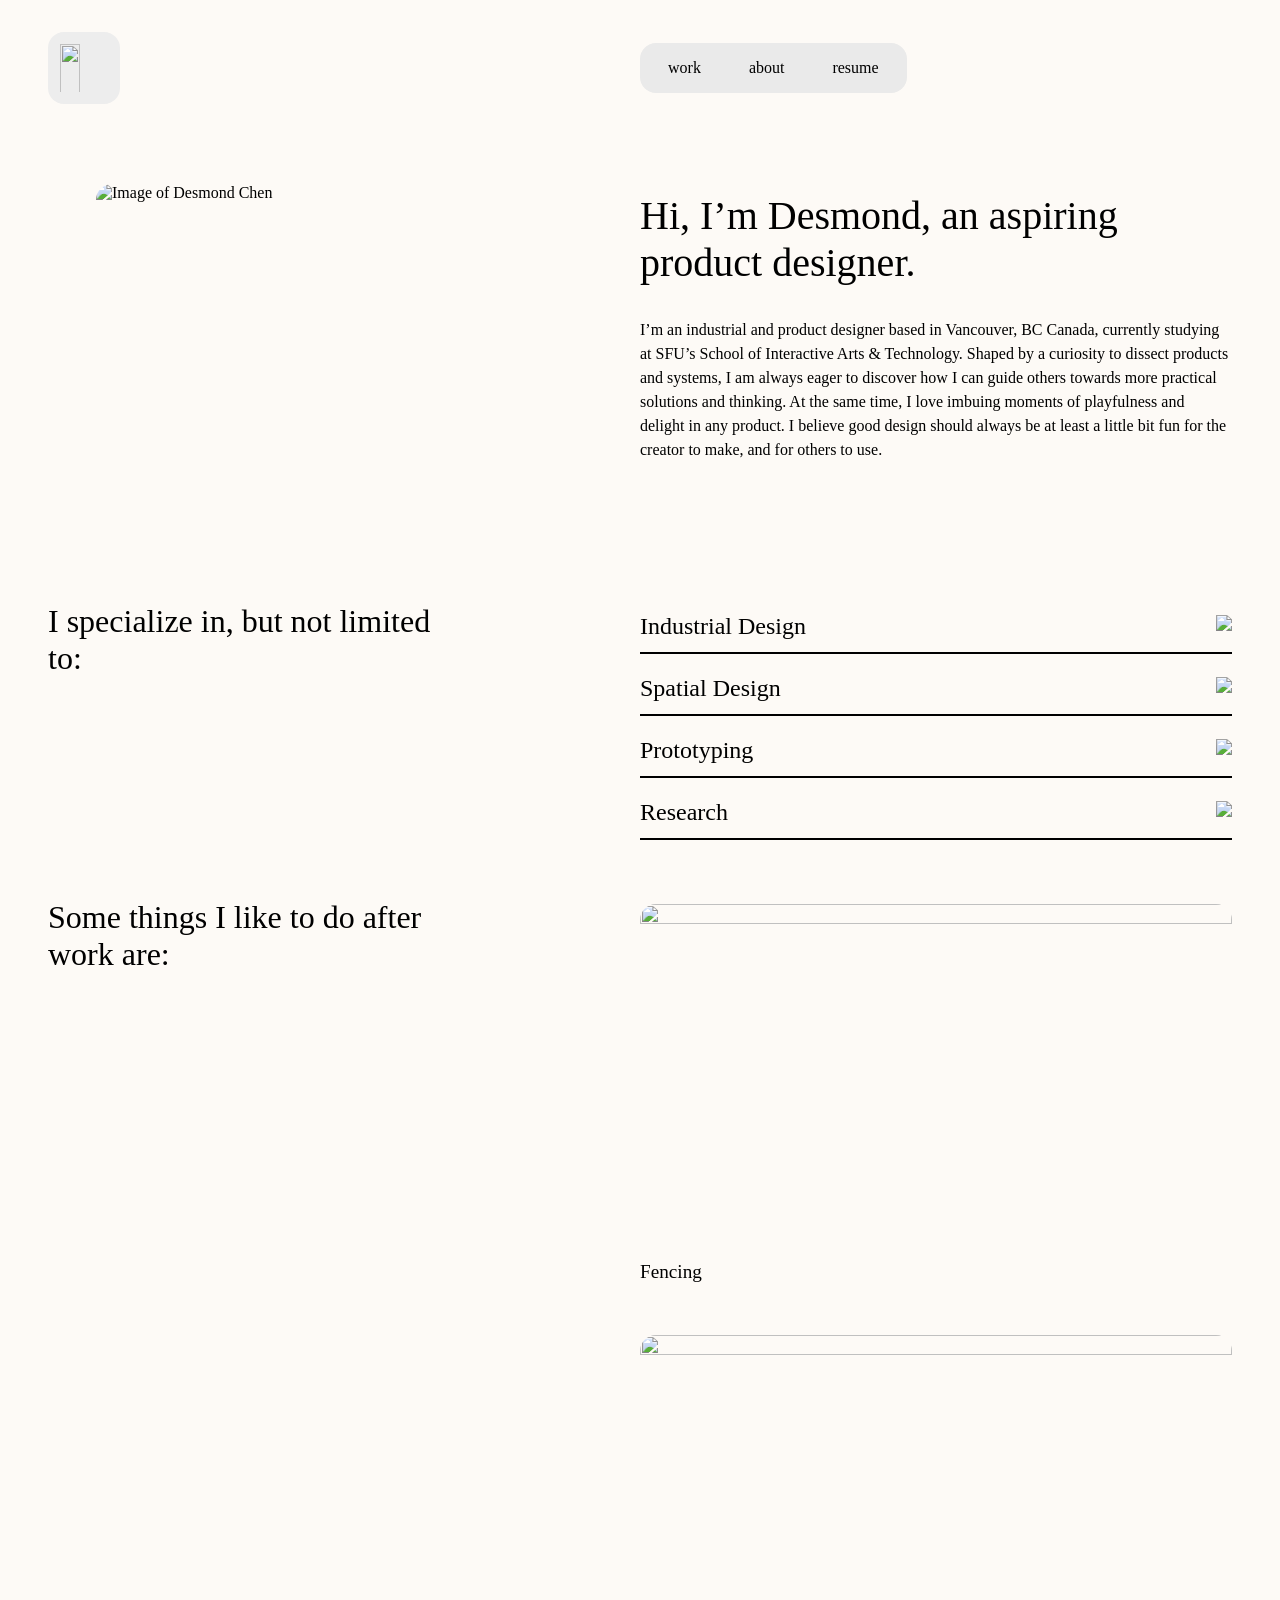
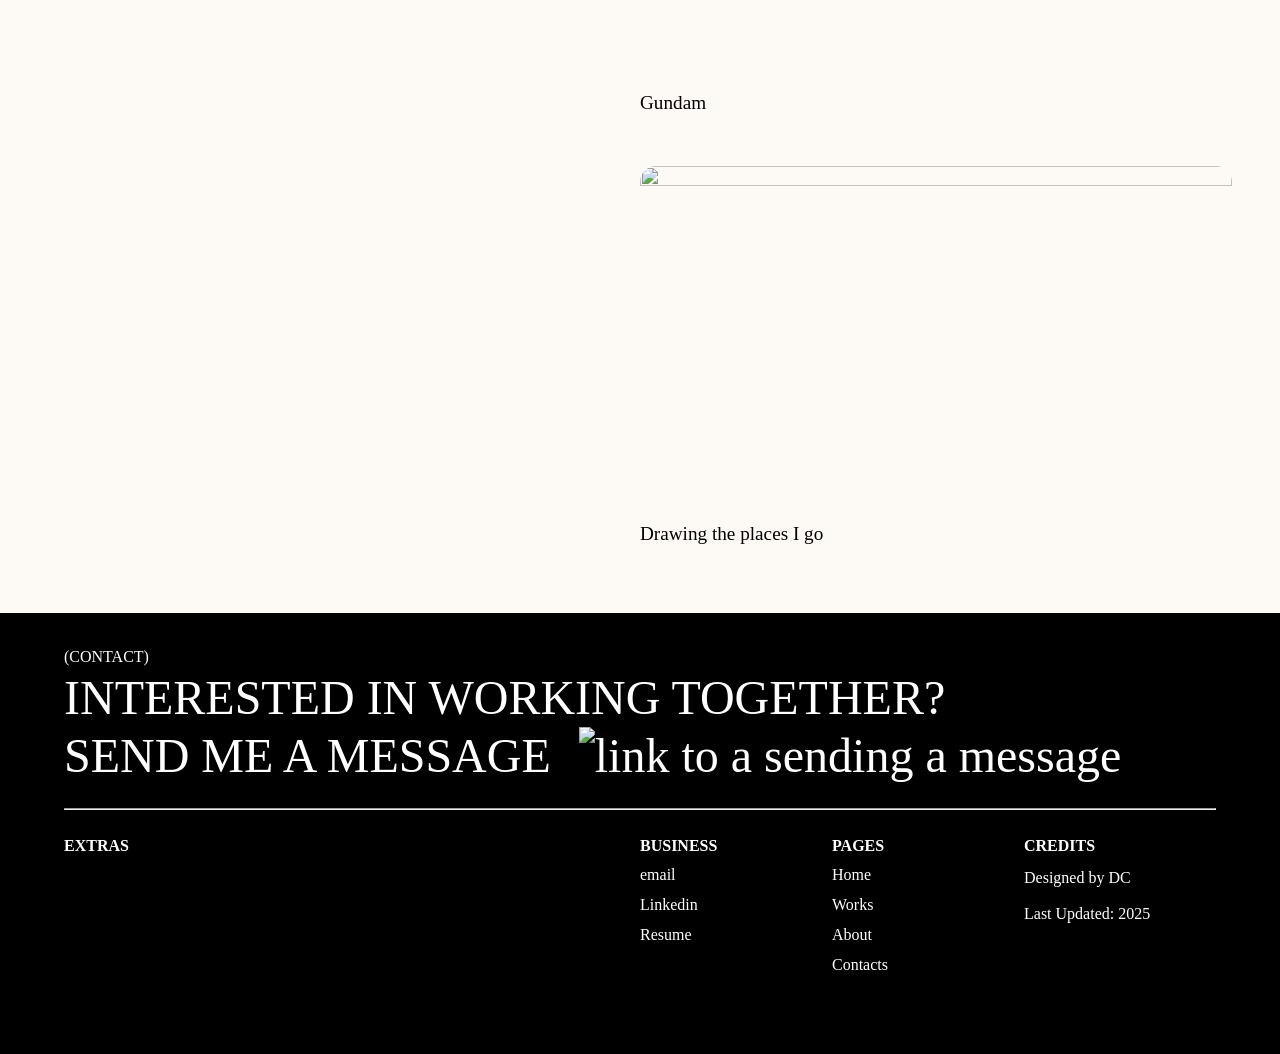
==== About.html @ 78a8fadf "Home page content in" ====
<!DOCTYPE html>
<html lang="en">

<head>
    <meta charset="utf-8">
    <meta name="viewport" content="width=device-width, initial-scale=1">
    <title>Desmond Chen</title>

    <link rel="preconnect" href="https://fonts.googleapis.com">
    <link rel="preconnect" href="https://fonts.gstatic.com" crossorigin>

    <link href="css/main.css" rel="stylesheet">
    <!-- <link rel="icon" type="image/x-icon" href="css/imgs/favicon.svg"> -->
</head>

<body>
    <header>
        <nav class="navbar">
            <a href="./index.html" class="homeIcon">
                <img src="./css/img/icons/homeButton.gif" width="50" height="50">
            </a>

            <div class="navLinks">
                <a href="Work.html">work</a>
                <a href="About.html">about</a>
                <a href="">resume</a>
            </div>

            <button class="Sandwich" aria-label="Sandwich Menu">
                <span></span>
                <span></span>
            </button>
        </nav>
        <div class="mobileLinks">

            <a class="innerLinks" id="NavLinkOne" href="#">
                <p>01</p>
                <p>Works</p>
            </a>
            <a class="innerLinks" href="About.html">
                <p>02</p>
                <p>About</p>
            </a>
            <a class="innerLinks" href="#">
                <p>03</p>
                <p>Resume</p>
            </a>
        </div>

    </header>

    <main>
        <section class="aboutSection">
            <div class="aboutText aboutContentPush">
                <img alt="Image of Desmond Chen" src="css/img/AboutImage.avif" height="600" width="769">
                <div>
                    <h1 class="aboutHeader">Hi, I’m Desmond, an aspiring product designer.</h1>
                    <p class="aboutContent">I’m an industrial and product designer based in Vancouver, BC Canada,
                        currently studying at SFU’s School of Interactive Arts & Technology. Shaped by a curiosity to
                        dissect products and systems, I am always eager to discover how I can guide others towards more
                        practical solutions and thinking. At the same time, I love imbuing moments of playfulness and
                        delight in any product. I believe good design should always be at least a little bit fun for the
                        creator to make, and for others to use.


                    </p>
                </div>
            </div>
        </section>

        <section class="aboutSection">
            <div class="aboutContentPush aboutFlex">
                <h2>I specialize in, but not limited to:</h2>
                <div class = "aboutInterestDiv">
                    <a class = "aboutSkills">
                        <p>Industrial Design</p>
                        <img src="/css/img/icons/Link Arrows.svg" height = "20" weight = "20">
                    </a>
                    <a class = "aboutSkills">
                        <p>Spatial Design</p>
                        <img src="/css/img/icons/Link Arrows.svg" height = "20" weight = "20">
                    </a>
                    <a class = "aboutSkills">
                        <p>Prototyping</p>
                        <img src="/css/img/icons/Link Arrows.svg" height = "20" weight = "20">
                    </a>
                    <a class = "aboutSkills">
                        <p>Research</p>
                        <img src="/css/img/icons/Link Arrows.svg" height = "20" weight = "20">
                    </a>
                </div>
            </div>
        </section>
        <section class="aboutSection">
            <div class="aboutContentPush aboutFlex">
                <h2>Some things I like to do after work are:</h2>
                <div class = "aboutInterestDiv">
                    <div class = "hobbyDiv">
                        <img src = "/css/img/Fencing.avif" height = "1059" width = "1770">
                        <p>Fencing</p>
                    </div>
                    <div class = "hobbyDiv">
                        <img src = "css/img/Gundam.avif" height = "1059" width = "1770">
                        <p>Gundam</p>
                    </div>
                    <div class = "hobbyDiv">
                        <img src="/css/img/Drawing.avif" height = "1059" width = "1770">
                        <p>Drawing the places I go</p>
                    </div>
                </div>
            </div>

        </section>



    </main>

    <footer>
        <div class = "footerContact">
            <p >(CONTACT)</p>
            <p class = "footerContactHeader">INTERESTED IN WORKING TOGETHER?</p> 
            <a href = "" class = "footerContactLink">SEND ME A MESSAGE <img class = "footerArrow" alt = "link to a sending a message" src = "css/img/icons/LargeArrow.svg" height="40" width ="40"></a>
            <hr>
        </div>
        <!-- Insert Arrow -->
        
        <div class="footerGrid"> <!--Insert 7 by grid-->
            <p class="footerTitles">EXTRAS</p>
            <div class="contacts">
                <p class="footerTitles">BUSINESS</p>
                <div class="footerFlex">
                    <a>email</a>
                    <a>Linkedin</a>
                    <a>Resume</a>
                </div>
            </div>
            <div>
                <p class="footerTitles">PAGES</p>
                <div class="footerFlex">
                    <a>Home</a>
                    <a>Works</a>
                    <a>About</a>
                    <a>Contacts</a>
                </div>
            </div>
            <div>
                <p class="footerTitles">CREDITS</p>
                <div class="footerFlex">
                    <p>Designed by DC</p>
                    <p>Last Updated: 2025</p>
                </div>
            </div>
        </div>
    </footer>

</body>

</html>
---- css/main.css ----
@font-face {
    font-family: "Aeonik";
    src: url("fonts/Aeonik-Regular.woff") format("woff"), url("fonts/Aeonik-Regular.woff2") format("woff2");
    font-style: normal;
    font-weight: 400;
    font-display: swap;
}

@font-face {
    font-family: "Aeonik";
    src: url("fonts/Aeonik-Medium.woff") format("woff"), url("fonts/Aeonik-Medium.woff2") format("woff2");
    font-style: normal;
    font-weight: 500;
    font-display: swap;
}

@font-face {
    font-family: "Aeonik";
    src: url("fonts/Aeonik-Bold.woff") format("woff"), url("fonts/Aeonik-Bold.woff2") format("woff2");
    font-style: normal;
    font-weight: 700;
    font-display: swap;
}

@font-face {
    font-family: "Aeonik";
    src: url("fonts/Aeonik-MediumItalic.woff") format("woff"), url("fonts/Aeonik-MediumItalic.woff2") format("woff2");
    font-style: italic;
    font-weight: 500;
    font-display: swap;
}

@font-face {
    font-family: "Aeonik";
    src: url("fonts/Aeonik-Light.woff") format("woff"), url("fonts/Aeonik-Light.woff2") format("woff2");
    font-style: normal;
    font-weight: 300;
    font-display: swap;
}

@font-face {
    font-family: "Aeonik";
    src: url("fonts/Aeonik-LightItalic.woff") format("woff"), url("fonts/Aeonik-LightItalic.woff2") format("woff2");
    font-style: italic;
    font-weight: 300;
    font-display: swap;
}

@font-face {
    font-family: "Aeonik";
    src: url("fonts/Aeonik-BoldItalic.woff") format("woff"), url("fonts/Aeonik-BoldItalic.woff2") format("woff2");
    font-style: italic;
    font-weight: 700;
    font-display: swap;
}

@font-face {
    font-family: "Aeonik";
    src: url("fonts/Aeonik-RegularItalic.woff") format("woff"), url("fonts/Aeonik-RegularItalic.woff2") format("woff2");
    font-style: italic;
    font-weight: 400;
    font-display: swap;
}

@font-face {
    font-family: 'Berka';
    src: url('fonts/Berka-Light.woff2') format('woff2'),
        url('fonts/Berka-Light.woff') format('woff');
    font-weight: 300;
    font-style: normal;
    font-display: swap;
}


* {
    box-sizing: border-box;

}

body {
    margin: 0;
    padding: 0;
    background-color: #FDFAF6;
}

.homeSection,
.aboutSection {
    margin-left: 3rem;
    margin-right: 3rem;
    border-width: 2px;
    padding-bottom: 2rem;
    margin-bottom: 0;
}

#antiPadding {
    padding-bottom: 0;
}

p {
    font-family: "Aeonik";
    font-size: 1rem;
    margin: 0;
    padding: 0;
    line-height: 1.5;
}

h1 {
    font-family: "Aeonik";
    font-size: 3rem;
}

h2 {
    font-family: "Aeonik";
    font-size: 2rem;
    font-weight: 400;
}

h3 {
    font-family: "Aeonik";
    padding-top: 0;
    margin-top: 0;
}

figure {
    padding: 0;
    margin: 0;
}

figcaption {
    font-family: "Aeonik";
    line-height: 1.5;
    font-size: 1rem;
}



.navbar {
    padding-right: 3rem;
    padding-left: 3rem;
    padding-top: 2rem;
    padding-bottom: 2rem;
    display: grid;
    align-items: center;
    grid-template-columns: 1fr 1fr;
    
    border-width: 2px;
}

.navbar.active {
    background-color: black;
}

.navbar.active a{
    color: white;
}



.mobileLinks {
    display: none;
    flex-direction: column;
    background-color: white;
    padding: 1.5rem 2rem;
    gap: 1.5rem;
    border-bottom: 2px solid black;
}

.mobileLinks a{
    margin-left: 1rem;
    margin-right: 2rem;
    display: flex;
    text-decoration: none;
    color: white;
    border-style: none none solid none;
    padding-bottom: 1rem;
}

.mobileLinks p:nth-child(2){
    margin-left: auto;
    font-size: 2.5rem;
    line-height: 1;
}

.mobileLinks.active {
    display: flex;
    background-color: black;
    border-style: none none solid none;
    border-color: white;
}


.homeIcon {
    text-decoration: none;
    color: black;
    background-color: #EDEDED;
    padding: 0.75rem;
    border-radius: 1rem;
    width: fit-content;
    height: fit-content;
}

.homeIcon img{
    width: auto;
    max-height: 3rem;
    display: block;
}

.titleName {
    font-weight: 500;
    font-size: 2rem;
    border-style: none solid none none;
    border-width: 2px;
    padding-right: 1rem
}

.subTitle {
    font-weight: 400;
}

.navLinks {
    background-color: #EAEAEA;
    font-family: "Aeonik";
    display: flex;
    gap: 3rem;
    width:fit-content;
    padding: 1rem 1.75rem;
    border-radius: 1rem;
}

.navLinks a {
    text-decoration: none;
    color: black;
    
}

.Sandwich {
    margin-top: 0.5rem;
    border: none;
    background-color: white;
    display: none;
    position: relative;
    height: 1.5rem;
    width: 2rem;
    margin-left: auto;
    margin-right: 1.25rem;
    cursor: pointer;
}
 
.Sandwich.active{
    background-color: black;
}

.Sandwich span {
    height: 0.25rem;
    width: 100%;
    background-color: #3A3939;
    border-radius: 1rem;
    position: absolute;
    top: 50%;
    left: 50%;
    /*https://www.w3schools.com/cssref/css3_pr_transform.php for transform property*/
    transform: translate(-50%, -50%);
    transition: transform .5s ease;
}

.Sandwich span:nth-child(1) {
    top: 25%;
}


.Sandwich span:nth-child(2) {
    top: 100%;
}


.homeHeader {
    display: grid;
    grid-template-columns: 1fr 1fr;
    border-style: none none solid none;
    border-width: 2px;
}

.homeHeader h1 {
    font-family: "Aeonik";
    color: black;
    font-weight: 400;
    font-size: 3.75rem;
    padding-bottom: 0.25rem;
    margin: 0rem;
}

.subInfoText{
    font-size: 1rem;
    font-family: "Berka";
}

.subInfoGrid{
    margin-top: 0.5rem;
    display: grid;
    grid-template-columns: 1fr 1fr;
}

.subInfoSplit{
    display: grid;
    grid-template-columns: 1fr 1fr 1fr;
}

.subInfoSplit p:nth-child(2){
    text-align: center;
}

.subInfoSplit p:nth-child(3){
    text-align: right;
}

.CTAContainer{
    margin-top: 2rem;
    background-color: #0E5935;
    height: 55vh;
    border-radius: 2rem;
}

.CTAGrid{
    display: grid;
    grid-template-columns: 1fr 1fr;
    height: 100%;
}

.CTAInfo{
    color: #FDFAF6;
    position:relative;
}

.CTAIndust, .CTABased{
    font-size: 1.25rem;
    position: absolute;
}

.CTAIndust{
    top: 8%;
}

.CTABased{
    bottom: 8%;
}

.CTABig{
    position: absolute;
    top: 50%;
    transform: translateY(-100%);
    height: fit-content;
}

.CTABig p{
    font-size: 3.25rem;
    font-weight: 400;
    line-height: 120%;
    
}

#swapText{
    font-style: italic;
    display: inline-block;
}

#gravity-container {
  position: relative;
  width: 100%;
  height: 100%;
}

.featureHeader {
    margin-bottom: 4rem;
    padding-bottom: 0.75rem;
    margin-top: 4rem;
    font-size: 1.5rem;
    border-bottom: 2px solid black;
}

.featureGrid{
    display: grid;
    grid-template-columns: 1fr 1fr;
    gap: 2rem;
    margin-top: 2rem;
}


#featureBishop, #featureKing, #featureKnight, #featurePawn{
    position: absolute;
    transform: translateY(-100%);
    scale: 0.49;
}

#featureBishop{
    top: 35%;
    right: 7%;
}

#featureKnight{
    top: 45%;
    right: 17%;
}

#featureKing{
    top: 80%;
    right: -1%;
}

#featurePawn{
    right: -13%;
    top: 50%;
}

#dubanFeature{
    background-color:#EEE9E2;
}

#albertFeature{
    background-color:#D5D7D9;
}

#finalTransmissionFeature{
    background-color: #070707;
    color: white;
}

#albertFeature, #finalTransmissionFeature{
    min-height: 36rem;
}

.featureProject{
    display: block;
    position: relative;
    text-decoration: none;
    color:black;
    padding: 4rem 3.5rem;
    border-radius: 2rem;
    width: 100%;
    overflow: hidden;
}

.titleFeature{
    font-size: 2.75rem;
    font-weight: 400;
    margin: 0;
}

#albertFeatureImg{
    position: absolute;
    left: -2rem;
    bottom: 5rem;
    scale: 1.25;
    transform: rotate(-10deg);
}

#finalFeatureImg{
    position: absolute;
    z-index: 0;
    left:1.25rem;
    bottom: -3rem;
    scale: 1.15;
}

.featureKeywordFlex{
    display: flex;
    gap: 1rem;
    margin: 1.5rem 0;
    
}

.featureKeywordFlex p{
    background-color: #DCD9D4;
    width: fit-content;
    padding: 0.75rem;
    border-radius: 0.75rem;
    
}

#albertKeyword p{
    background-color:#C7C9CC;
}

#finalTransKeyword p{
    background-color: #464545;
}

.featureText{
    font-size: 1.75rem;
    max-width: 30rem;
    z-index: 2;
}

.featureProject img {
    max-width: 100%;
    object-fit: cover;
    height: auto;

}

.titleFeature,
.featureKeywordFlex,
.featureText{
    position: relative;
    z-index: 2;
}

hr {
    stroke-width: 1px;
}

footer {
    background-color: black;
    color: white;
    padding-bottom: 5rem;
}

.footerContact {
    padding-top: 2rem;
    padding-bottom: 1rem;
    margin-left: 4rem;
    margin-right: 4rem;
}

.footerContactHeader,
.footerContactLink {
    font-size: 3rem;
    padding: 0;
    line-height: 1.2;
    color: white;
    text-decoration: none;
    margin: 0;
}

.footerContactLink {
    display: block;
    padding-bottom: 1rem;
}

.footerArrow {
    margin-left: 1rem;
    width: 2.25rem;
    height: 2.25rem;
}


.footerGrid {
    display: grid;
    grid-template-columns: 1fr 1fr 1fr 1fr 1fr 1fr;
    grid-template-rows: 1fr;
    color: white;
    margin-left: 4rem;
    margin-right: 4rem;
}

.contacts {
    grid-column-start: 4;
}

.footerTitles {
    margin-bottom: 0.5rem;
    font-weight: 700;
}

.footerFlex {
    display: flex;
    flex-direction: column;
    gap: 0.75rem;
}

.footerFlex p {
    margin: 0;
    padding: 0;
}

/* about Section */


.aboutText {

    margin-top: 3rem;
    margin-bottom: 3rem;
    display: grid;
    grid-template-columns: 1fr 1fr;
    
}

.aboutText img {
    margin-left: 3rem;
    margin-right: 3rem;
    max-width: 25rem;
    height: auto;
    object-fit: contain;
    flex-shrink: 0;
    border-radius: 1rem;

}

.aboutText div {
    min-width: 20rem;
    flex: 1;
}

.aboutHeader {
    margin-bottom: 2rem;
    margin-top: 0.5rem;
    font-weight: 400;
    font-size: 2.5rem;

}

.aboutFlex {
    display: grid;
    grid-template-columns: 1fr 1fr;
    
}

.aboutFlex h2 {
    max-width: 25rem;
    flex-shrink: 1;
}

.aboutSkills {
    width: 100%;
    display: flex;
    align-items: center;
    border-style: none none solid none;
    border-width: 2px;

    padding-bottom: 0.5rem;
    color: black;
    text-decoration: none;
}

.aboutSkills p {
    font-size: 1.5rem;
}

.aboutSkills img {
    display: block;
    margin-left: auto;
    height: 60%;
    width: auto;
}

.aboutInterestDiv {
    display: flex;
    flex-direction: column;
    gap: 1rem;
    min-width: 20rem;
    margin-top: 2rem;
    flex: 1;
}

.hobbyDiv {
    margin-bottom: 2rem;
}

.hobbyDiv p {
    font-size: 1.2rem;
}

.hobbyDiv img {
    border-radius: 1rem;
    width: 100%;
    height: auto;
}

.aboutContent {
    line-height: 1.5;
}

/* Case Study */

.caseContainer {
    position: relative;
}

.caseContainer img {
    width: 100%;
    height: 45rem;
    object-fit: cover;
    display: block;
}

.caseTitle {

    color: white;
    position: absolute;
    bottom: 3rem;
    left: 4rem;

}

.caseTitle h1 {
    font-weight: 400;
    font-size: 5rem;
    margin: 0;
    padding: 0;
}

.caseTitle p {
    font-weight: 300;
    font-size: 2rem;
    max-width: 35rem;
    font-style: italic;
    margin: 0;
    padding: 0;
}

.projectSection {
    padding-left: 5rem;
    padding-right: 5rem;
    padding-bottom: 3rem;
}

.grayBG {
    background-color: #221f1b;
    color: white;
}

.lightGrayBG {
    background-color: #FAFAFA;
    padding: 3rem;
    border-radius: 1.5rem;
    margin-bottom: 2rem;
}

.descriptionSubhead {
    margin: 0;
    padding: 0;
    padding-top: 3rem;

}

.descriptionRoles {
    display: grid;
    grid-template-columns: 1fr 1fr 1fr 1fr;

}

.descriptionHeader {
    margin-top: 0.75rem;
    font-size: 1.5rem;
    margin-bottom: 0;
    font-weight: 700;
}

.descriptionParagraph {
    padding-top: 2rem;
    padding-bottom: 2rem;
    font-weight: 300;
    line-height: 1.5;
}

.descriptionHeader,
.descriptionParagraph,
.descriptionRoles {
    max-width: 56rem;
}

.roleTitles {
    font-weight: 700;
    font-size: 1.2rem;
    margin-top: 1rem;
    margin-bottom: 0;

}

.explainationHeading {
    font-family: "Aeonik";
    font-size: 1.8rem;
    font-weight: 400;
    line-height: 1.5;
    margin-top: 1rem;
    margin-bottom: 2rem;
}

.albertResearchFlex {
    display: flex;
    gap: 3rem;
    margin-top: 4rem;
    margin-bottom: 3rem;
}


.albertTassen {
    width: 100%;
    height: auto;
}

.shrink {
    max-width: 56rem;
}

.heatingGrid {
    display: grid;
    grid-template-columns: 1fr 1fr 2fr;
    gap: 2rem;
}

.heatHeading {
    font-weight: 700;
    font-size: 1.15rem;
}

.heatTesters {
    margin-top: 1.5rem;
    margin-bottom: 1.5rem;
    width: 100%;
    height: auto;
    max-height: 25rem;
    max-width: 100%;
    object-fit: contain;

}

.connectionFlex {
    display: flex;
    gap: 3rem;
    padding: 2rem;
    align-items: center;
}

.connectionImage {
    width: 50%;
    height: auto;
}

.circleList {
    font-family: "Aeonik";
    font-weight: 700;
    font-size: 1.1rem;
    list-style: none;
    counter-reset: Counter;
    display: grid;
    grid-template-columns: 1fr 1fr;
    grid-template-rows: 1fr 1fr;
    gap: 2rem;
    margin-bottom: 2rem;
    padding: 0;
}

.circleList li {
    counter-increment: Counter;
    font-weight: 500;
    display: flex;
    align-items: center;


}

.circleList li::before {
    content: counter(Counter);
    margin-right: 0.5rem;
    background: #00BFFF;
    color: white;
    width: 2rem;
    height: 2rem;
    border-radius: 1rem;
    display: inline-grid;
    place-items: center;
    line-height: 2rem;
    flex-shrink: 0;
}

.sheathPattern {
    display: block;
    margin-top: 2rem;
    margin-bottom: 2rem;
    margin-left: auto;
    margin-right: auto;
    width: 95%;
    height: auto;
}

.errorList {
    font-family: "Aeonik";
    font-weight: 400;
    font-size: 1rem;
    list-style: none;
    counter-reset: Count;
    display: flex;
    flex-direction: column;
    gap: 1rem;
    padding: 0;
}

.errorList li {
    counter-increment: Count;
    font-style: italic;
    font-weight: 400;
    display: flex;
    align-items: center;

}

.errorList li::before {
    content: counter(Count);
    width: 3rem;
    display: inline-block;
    margin-right: 1rem;
    border-right: 2px solid black;
    padding-right: 1.5rem;
    line-height: 1;
    font-size: 3rem;
}

.errorFlex {
    padding: 2rem;
    padding-top: 1rem;
    display: flex;
    gap: 3rem;
    padding-bottom: 4rem;
}

.errorFlex img {
    width: 60%;
    height: auto;
}

.prefabFlex {
    position: relative;
    display: flex;
    gap: 3rem;
}

.prefabFig {
    margin-left: auto;
    margin-right: 2rem;
    max-width: 35rem;
}

.prefabFig img {
    width: 100%;
    height: auto;
}

.prefabDiff {
    margin-top: 7rem;
}

.pointHeader {
    font-size: 1.5rem;
    font-family: "Aeonik";
    font-weight: 400;
}

.pointList {
    list-style: none;
    padding-left: 2.5rem;
}

.pointList li {
    position: relative;
    font-family: "Aeonik";
    font-weight: 400;
    line-height: 1.4;
    margin-bottom: 2rem;
    padding-left: 2.4rem;
}

.pointList li::before {
    content: "";
    position: absolute;
    left: 0;
    top: 0.2rem;
    width: 1.25rem;
    height: 1.25rem;
    background-color: #00BFFF;
    border-radius: 50%;
}

.assemblyFlex {
    display: grid;
    grid-template-columns: 1fr 1fr 1fr;
    gap: 3rem;
    align-items: end;
    justify-items: center;
}

.assemblyCont img {
    display: block;
    width: 80%;
    height: auto;
    margin-left: auto;
    margin-right: auto;
}

.assemblyCont p {
    text-align: center;
}

.finalHeaderPadding {
    padding-top: 3rem;
}

.finalAlbertGrid {
    width: 100%;
    display: grid;
    grid-template-columns: 1fr 1fr 1fr;
    grid-template-rows: auto;
    gap: 2rem;
}

.finalAlbertGrid img {
    width: 100%;
    height: auto;
    display: block;
    object-fit: cover;
}

/* https://www.w3schools.com/cssref/pr_grid-column.php */
.longFinalAlbert {
    grid-column: 1/4;
}

@media(width < 74rem) {
    .errorFlex {
        flex-direction: column;
    }

    .errorFlex img {
        width: 100%;
        height: auto;
        order: 1;
    }

    .errorList {
        order: 2;
    }

    .prefabFlex {
        gap: 1rem;
        flex-direction: column;
    }

    .prefabFig {
        margin-left: 0;
        margin-right: 0;
        max-width: none;
    }

    .prefabDiff {
        margin-top: 0rem;
    }

    .shrink {
        max-width: none;
    }
}

@media(width < 66.25rem) {
    .projectSection {
        padding-left: 3rem;
        padding-right: 3rem;
        padding-bottom: 2rem;
    }

    .homeSection {
        margin-left: 0;
        margin-right: 0;
    }

    .aboutText {
       
        margin-top: 2rem;
        margin-bottom: 0rem;
        gap: 1rem;
        grid-template-columns: 1fr;
        grid-template-rows: 1fr 1fr;
    }

    .aboutText img {
        margin: 0;
        width: 100%;
        max-width: 25rem;
        height: auto;
        object-fit: contain;
        flex-shrink: 1;
    }

    .aboutText div {
        min-width: 0;
        flex: 1;
    }

    .aboutHeader {
        margin-bottom: 2rem;
        margin-top: 0rem;
        font-weight: 400;
        font-size: 2.5rem;

    }

    .aboutFlex {
        flex-direction: column;
        gap: 1rem;
    }

    .aboutFlex h2 {
        max-width: none;
    }

    .aboutInterestDiv {
        margin-top: 0rem;
        min-width: 0;
    }

    .lightGrayBG {
        padding: 2rem;
    }

    .assemblyFlex {
        display: flex;
        flex-direction: column;
        gap: 4rem;
        align-items: baseline;
        justify-items: baseline;

    }

    .assemblyCont {
        display: flex;
    }

    .assemblyCont img {
        width: 40%;
        height: auto;
        margin-left: 0;
        margin-right: 0;
        object-fit: cover;
    }

    .assemblyCont p {
        margin: 2rem;
        text-align: left;
        width: 50%;
    }

    .heatingGrid {
        display: flex;
        flex-direction: column;
        gap: 2rem;
    }

    .heatP {
        text-align: center;
    }
}

@media(width < 55rem) {
    .titleName {
        font-weight: 500;
        font-size: 1.5rem;
        border-style: none solid none none;
        border-width: 2px;
        padding-right: 1rem
    }

    .subTitle {
        font-size: 0.75rem;
        font-weight: 400;
    }

    .Sandwich {
        display: block;
        margin-bottom: auto;
    }

    .navLinks {
        display: none;
    }

    .Sandwich.active span:nth-child(1) {
        background-color: white;
        top: 50%;
        transform: translate(-50%, -50%) rotate(45deg);
    }

    .Sandwich.active span:nth-child(2) {
        background-color: white;
        top: 50%;
        transform: translate(-50%, -50%) rotate(-45deg);
    }


}

@media(width < 50rem) {
    .descriptionRoles {
        display: grid;
        grid-template-columns: 1fr 1fr;

    }

    .albertResearchFlex {
        flex-direction: column;
        gap: 2rem;
        margin-top: 3rem;
        margin-bottom: 2rem;
    }


    .connectionFlex {
        flex-direction: column;
        gap: 2rem;
        padding: 1rem;
    }

    .connectionImage {
        width: 100%;
    }

    .lightGrayBG {
        padding: 1rem;
    }

    .circleList {
        grid-template-columns: 1fr;

    }

    .finalAlbertGrid {
        width: 100%;
        display: grid;
        grid-template-columns: 1fr 1fr 1fr;
        grid-template-rows: auto;
        gap: 1rem;
    }

    .footerGrid {
        display: grid;
        grid-template-columns: 1fr 1fr 1fr 1fr 1fr;
        grid-template-rows: 1fr;
        margin-left: 2rem;
        margin-right: 2rem;
    }

    .contacts {
        grid-column-start: 3;
    }

    .footerContact {
        margin-left: 2rem;
        margin-right: 2rem;
    }
}

@media(width<45rem) {
    .featureContent {
        margin-left: 2rem;
        margin-right: 2rem;
        margin-bottom: 2rem;
    }
}

@media(width<40rem) {
    .titleName {
        border-style: none none none none;

    }

    .subTitle {
        display: none;
    }

    .featureContent h3 {
        font-size: 1.25rem;
        margin-bottom: 0.5rem;
    }

    .projectDetails {
        flex-direction: column;
    }

    .projectType {
        margin-left: 0;
    }

    .featureContent {

        margin-left: 1rem;
        margin-right: 1rem;
        margin-bottom: 1rem;

    }
}

@media(width < 30rem) {

    .footerGrid {
        display: flex;
        flex-direction: column;
        gap: 2rem;
        margin-left: 2rem;
        margin-right: 2rem;
    }


    .descriptionRoles {
        display: grid;
        grid-template-columns: 1fr;

    }

    .projectSection {
        padding-left: 2rem;
        padding-right: 2rem;
    }

    .caseTitle {

        color: white;
        position: absolute;
        bottom: 2rem;
        left: 2rem;

    }

    .assemblyCont {
        flex-direction: column;
    }

    .assemblyCont img {
        width: 100%;
        height: auto;
        margin-left: 0;
        margin-right: 0;
        object-fit: cover;
    }

    .assemblyCont p {
        margin: 0;
        margin-top: 1rem;
        text-align: left;
        width: 100%;
    }


    .finalAlbertGrid {
        width: 100%;
        display: flex;
        flex-direction: column;
        grid-template-rows: auto;
        gap: 1rem;
    }

    .footerContactHeader,
    .footerContactLink {
        font-size: 2rem;
    }

    .footerArrow {
        margin-left: 1rem;
        width: 1.75rem;
        height: 1.75rem;
    }
}

.animate-swap {
  animation: textSwap 0.5s forwards;
}

@keyframes textSwap {
  0% {
    opacity: 1;
    transform: translateY(0);
  }

  50% {
    opacity: 0;
    transform: translateY(-10px);
  }

  51% {
    opacity: 0;
    transform: translateY(10px);
  }

  100% {
    opacity: 1;
    transform: translateY(0);
  }
}
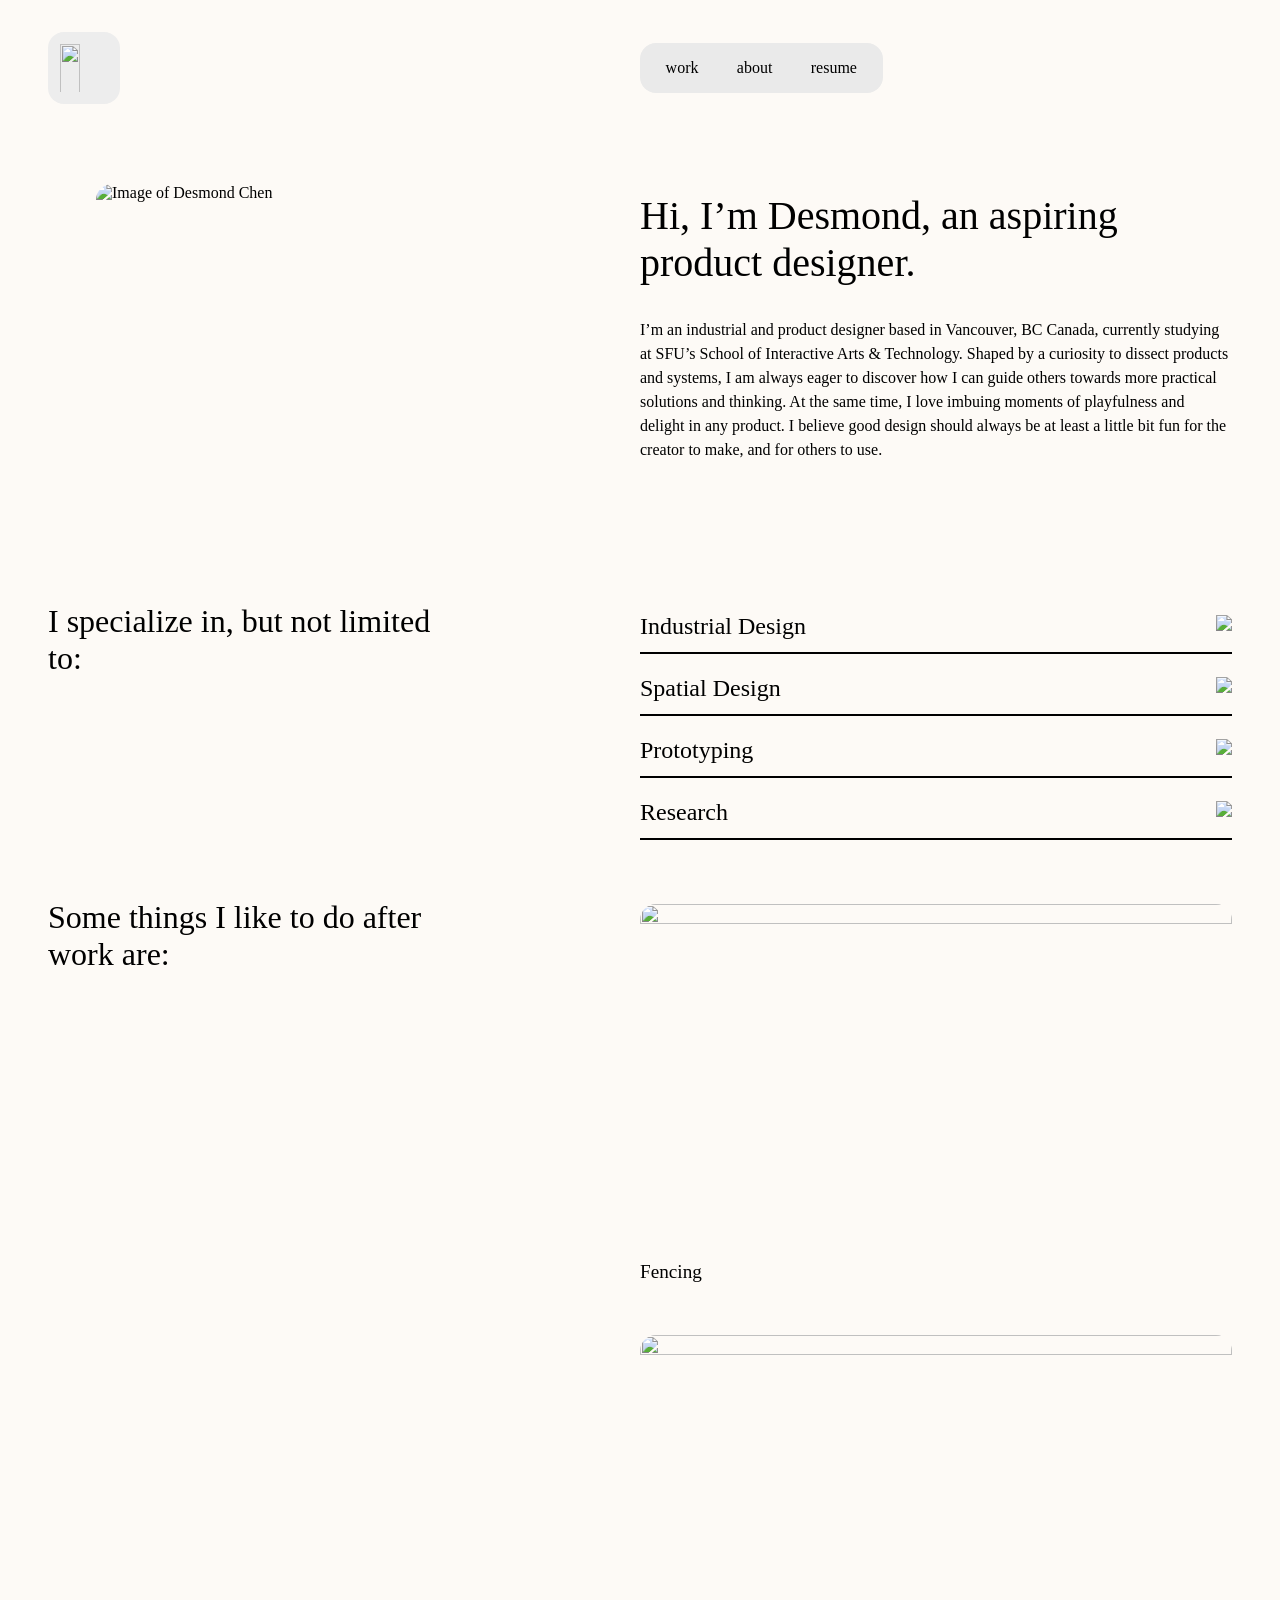
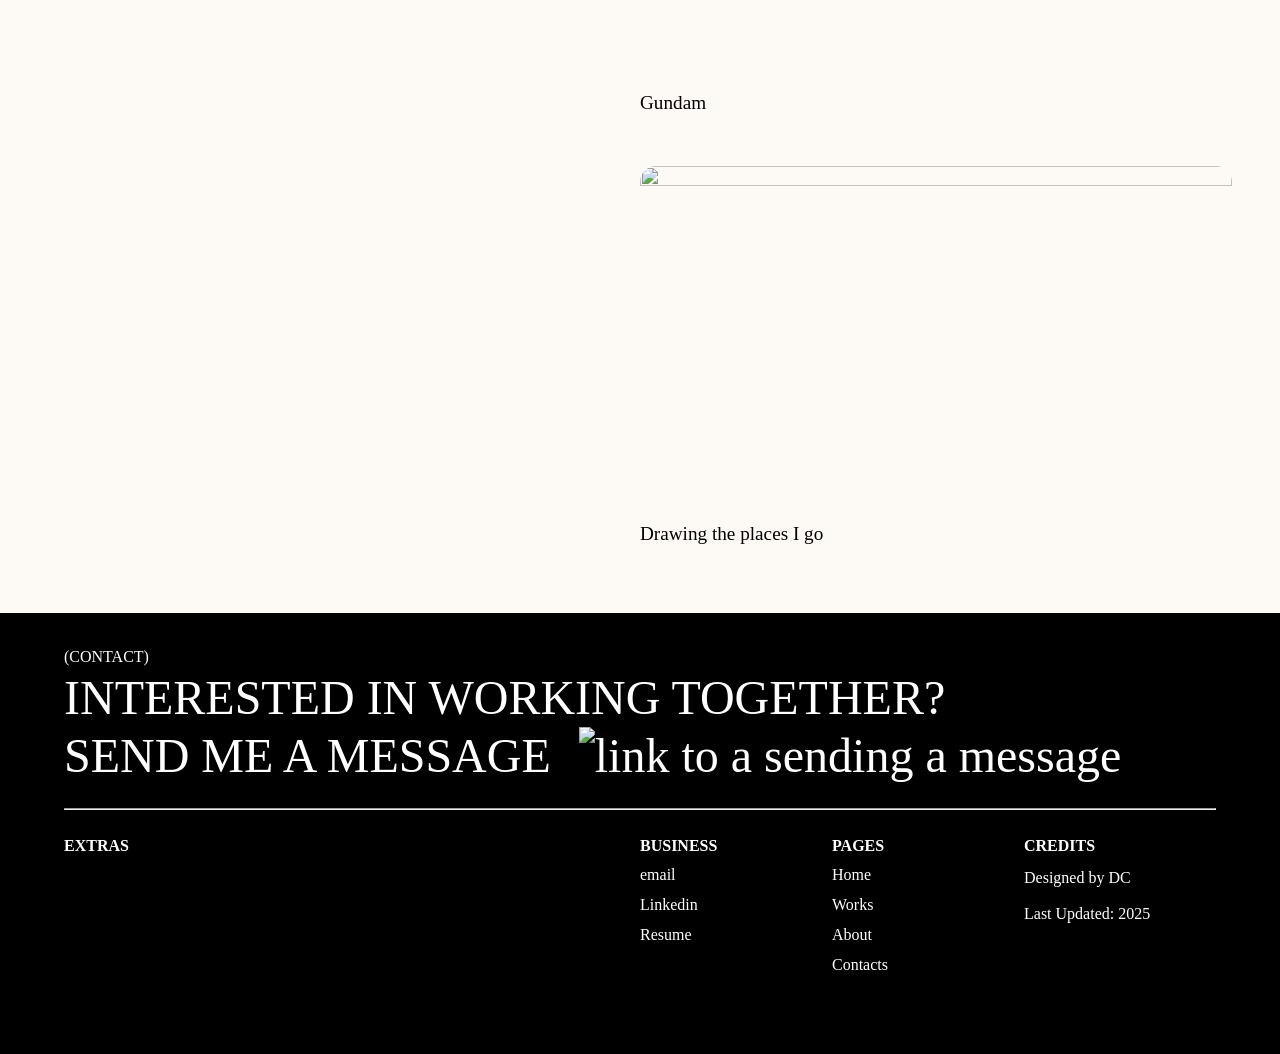
==== commit bbfae47b: "animations and stuff" ====
--- a/About.html
+++ b/About.html
@@ -69,7 +69,7 @@
         </section>
 
         <section class="aboutSection">
-            <div class="aboutContentPush aboutFlex">
+            <div class="aboutFlex">
                 <h2>I specialize in, but not limited to:</h2>
                 <div class = "aboutInterestDiv">
                     <a class = "aboutSkills">
--- a/css/main.css
+++ b/css/main.css
@@ -221,17 +221,49 @@
     background-color: #EAEAEA;
     font-family: "Aeonik";
     display: flex;
-    gap: 3rem;
-    width:fit-content;
-    padding: 1rem 1.75rem;
+    gap: 0;
+    width: fit-content;
+    padding: 0.4rem;
     border-radius: 1rem;
 }
 
 .navLinks a {
+    position: relative;
     text-decoration: none;
     color: black;
-    
-}
+    padding: 0.6rem 1.2rem;
+    border-radius: 0.7rem;
+    transition: background-color 0.2s ease, padding-left 0.2s ease;
+}
+
+/* segmented hover */
+.navLinks a:hover,
+.navLinks a:focus {
+    background-color: #e0e0e0; /* slightly darker than navbar */
+    padding-left: 1.6rem;
+}
+
+.navLinks a::before {
+    content: "";
+    position: absolute;
+    left: 0.6rem;
+    top: 50%;
+    width: 8px;
+    height: 8px;
+    background: #E04A4A;
+    border-radius: 50%;
+    transform: translate(-6px, -50%);
+    opacity: 0;
+    transition: transform 0.2s ease, opacity 0.2s ease;
+}
+
+.navLinks a:hover::before,
+.navLinks a:focus::before {
+    transform: translate(0, -50%);
+    opacity: 1;
+}
+
+
 
 .Sandwich {
     margin-top: 0.5rem;
@@ -389,6 +421,18 @@
     position: absolute;
     transform: translateY(-100%);
     scale: 0.49;
+    transition: scale 0.5s ease-in-out;
+}
+
+.featureProject:hover #featureBishop,
+.featureProject:hover #featureKing,
+.featureProject:hover #featureKnight,
+.featureProject:hover #featurePawn,
+.featureProject:focus #featureBishop,
+.featureProject:focus #featureKing,
+.featureProject:focus #featureKnight,
+.featureProject:focus #featurePawn{
+    scale: 0.53;
 }
 
 #featureBishop{
@@ -451,6 +495,11 @@
     bottom: 5rem;
     scale: 1.25;
     transform: rotate(-10deg);
+    transition: scale 0.5s ease-in-out;
+}
+
+.featureProject:hover #albertFeatureImg{
+    scale: 1.35
 }
 
 #finalFeatureImg{
@@ -459,6 +508,11 @@
     left:1.25rem;
     bottom: -3rem;
     scale: 1.15;
+    transition: scale 0.5s ease-in-out;
+}
+
+.featureProject:hover #finalFeatureImg{
+    scale: 1.25
 }
 
 .featureKeywordFlex{
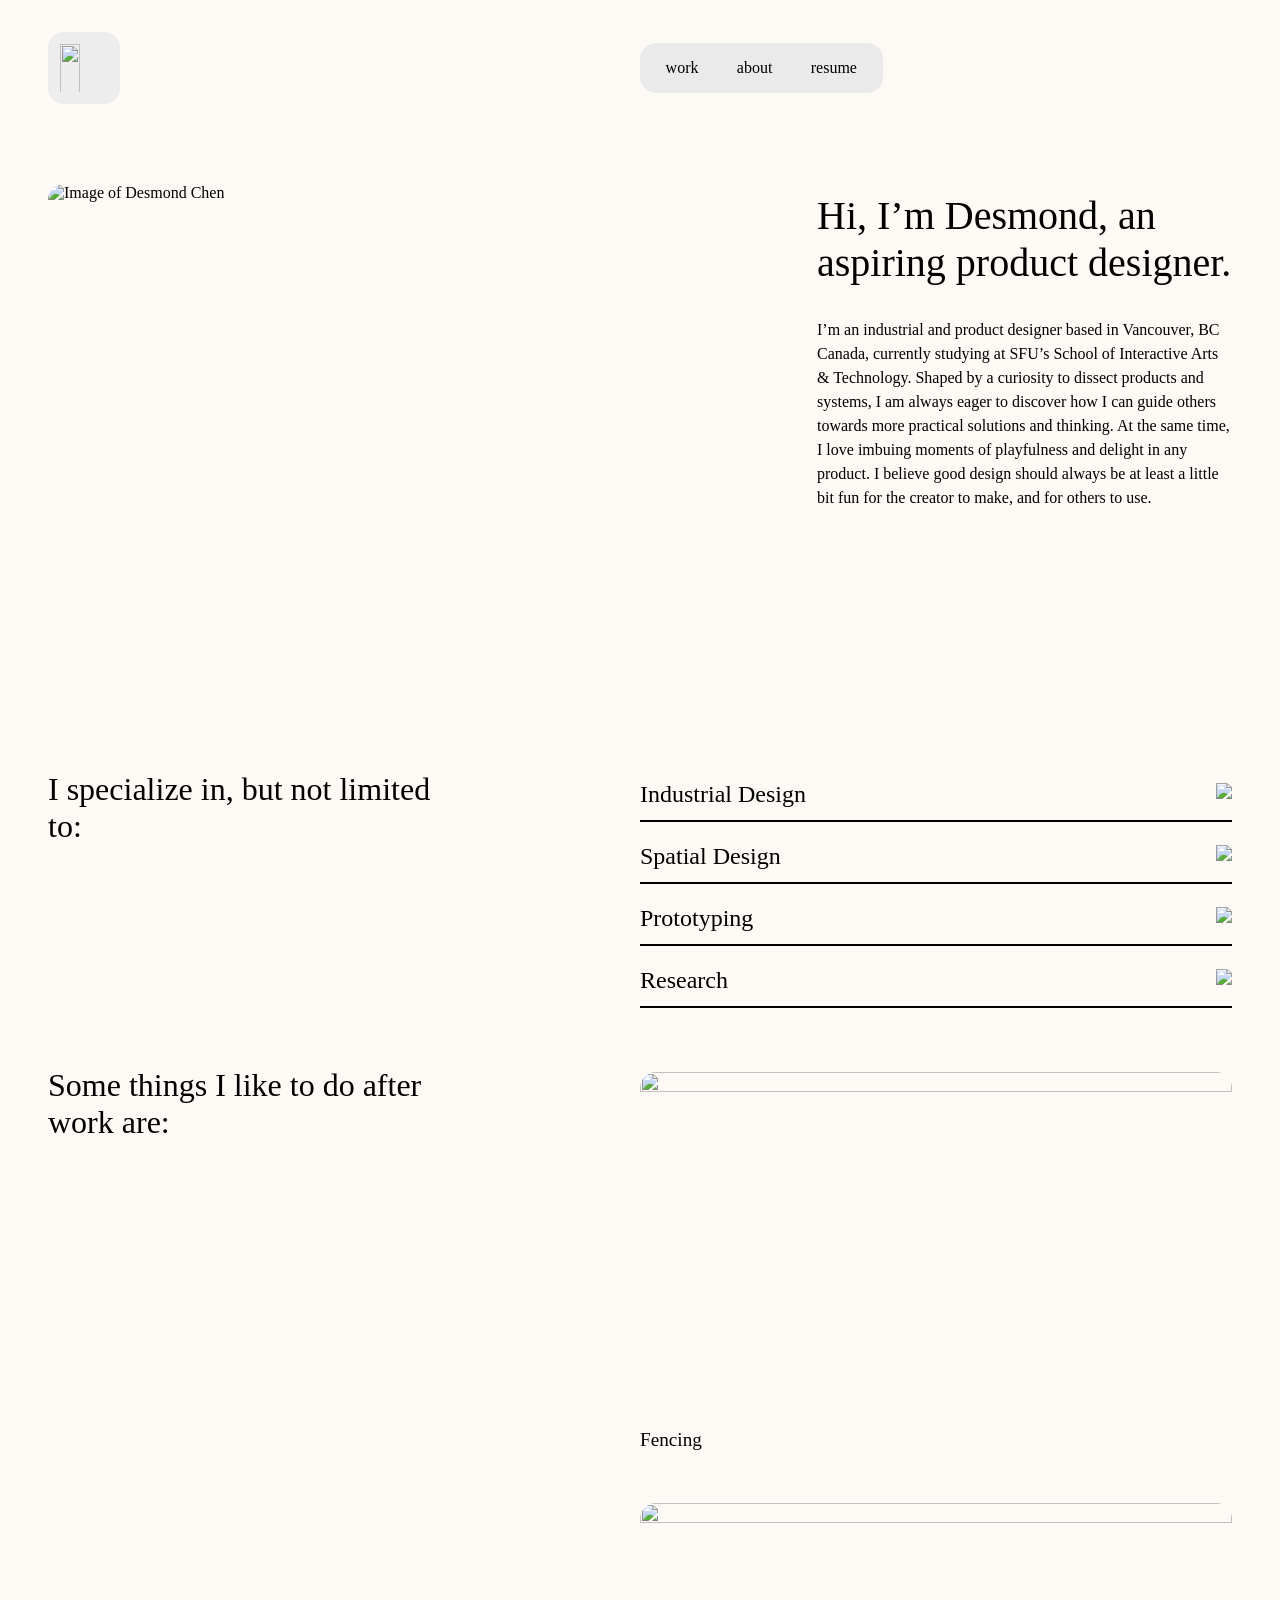
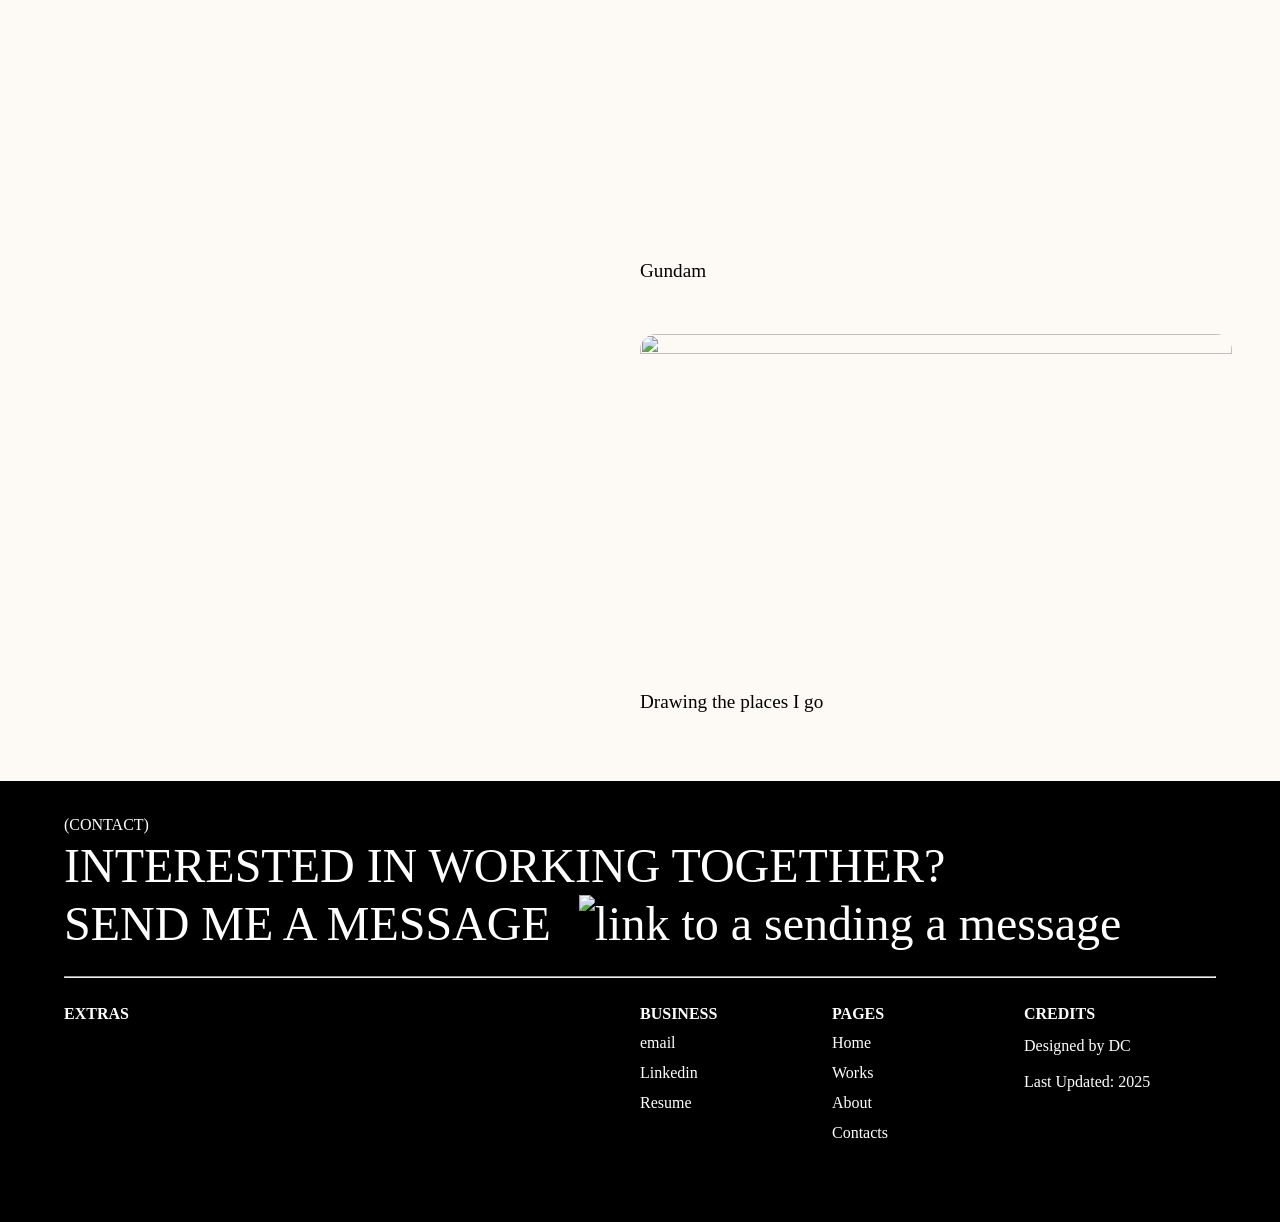
==== commit 037882f8: "albert done started duban" ====
--- a/About.html
+++ b/About.html
@@ -71,22 +71,22 @@
         <section class="aboutSection">
             <div class="aboutFlex">
                 <h2>I specialize in, but not limited to:</h2>
-                <div class = "aboutInterestDiv">
-                    <a class = "aboutSkills">
+                <div class="aboutInterestDiv">
+                    <a class="aboutSkills">
                         <p>Industrial Design</p>
-                        <img src="/css/img/icons/Link Arrows.svg" height = "20" weight = "20">
+                        <img src="/css/img/icons/Link Arrows.svg" height="20" weight="20">
                     </a>
-                    <a class = "aboutSkills">
+                    <a class="aboutSkills">
                         <p>Spatial Design</p>
-                        <img src="/css/img/icons/Link Arrows.svg" height = "20" weight = "20">
+                        <img src="/css/img/icons/Link Arrows.svg" height="20" weight="20">
                     </a>
-                    <a class = "aboutSkills">
+                    <a class="aboutSkills">
                         <p>Prototyping</p>
-                        <img src="/css/img/icons/Link Arrows.svg" height = "20" weight = "20">
+                        <img src="/css/img/icons/Link Arrows.svg" height="20" weight="20">
                     </a>
-                    <a class = "aboutSkills">
+                    <a class="aboutSkills">
                         <p>Research</p>
-                        <img src="/css/img/icons/Link Arrows.svg" height = "20" weight = "20">
+                        <img src="/css/img/icons/Link Arrows.svg" height="20" weight="20">
                     </a>
                 </div>
             </div>
@@ -94,37 +94,37 @@
         <section class="aboutSection">
             <div class="aboutContentPush aboutFlex">
                 <h2>Some things I like to do after work are:</h2>
-                <div class = "aboutInterestDiv">
-                    <div class = "hobbyDiv">
-                        <img src = "/css/img/Fencing.avif" height = "1059" width = "1770">
+                <div class="aboutInterestDiv">
+                    <div class="hobbyDiv">
+                        <img src="/css/img/Fencing.avif" height="1059" width="1770">
                         <p>Fencing</p>
                     </div>
-                    <div class = "hobbyDiv">
-                        <img src = "css/img/Gundam.avif" height = "1059" width = "1770">
+                    <div class="hobbyDiv">
+                        <img src="css/img/Gundam.avif" height="1059" width="1770">
                         <p>Gundam</p>
                     </div>
-                    <div class = "hobbyDiv">
-                        <img src="/css/img/Drawing.avif" height = "1059" width = "1770">
+                    <div class="hobbyDiv">
+                        <img src="/css/img/Drawing.avif" height="1059" width="1770">
                         <p>Drawing the places I go</p>
                     </div>
                 </div>
             </div>
 
         </section>
-
-
+    
 
     </main>
 
     <footer>
-        <div class = "footerContact">
-            <p >(CONTACT)</p>
-            <p class = "footerContactHeader">INTERESTED IN WORKING TOGETHER?</p> 
-            <a href = "" class = "footerContactLink">SEND ME A MESSAGE <img class = "footerArrow" alt = "link to a sending a message" src = "css/img/icons/LargeArrow.svg" height="40" width ="40"></a>
+        <div class="footerContact">
+            <p>(CONTACT)</p>
+            <p class="footerContactHeader">INTERESTED IN WORKING TOGETHER?</p>
+            <a href="" class="footerContactLink">SEND ME A MESSAGE <img class="footerArrow"
+                    alt="link to a sending a message" src="css/img/icons/LargeArrow.svg" height="40" width="40"></a>
             <hr>
         </div>
         <!-- Insert Arrow -->
-        
+
         <div class="footerGrid"> <!--Insert 7 by grid-->
             <p class="footerTitles">EXTRAS</p>
             <div class="contacts">
--- a/css/main.css
+++ b/css/main.css
@@ -142,7 +142,7 @@
     display: grid;
     align-items: center;
     grid-template-columns: 1fr 1fr;
-    
+
     border-width: 2px;
 }
 
@@ -150,7 +150,7 @@
     background-color: black;
 }
 
-.navbar.active a{
+.navbar.active a {
     color: white;
 }
 
@@ -165,7 +165,7 @@
     border-bottom: 2px solid black;
 }
 
-.mobileLinks a{
+.mobileLinks a {
     margin-left: 1rem;
     margin-right: 2rem;
     display: flex;
@@ -175,7 +175,7 @@
     padding-bottom: 1rem;
 }
 
-.mobileLinks p:nth-child(2){
+.mobileLinks p:nth-child(2) {
     margin-left: auto;
     font-size: 2.5rem;
     line-height: 1;
@@ -199,7 +199,7 @@
     height: fit-content;
 }
 
-.homeIcon img{
+.homeIcon img {
     width: auto;
     max-height: 3rem;
     display: block;
@@ -239,7 +239,8 @@
 /* segmented hover */
 .navLinks a:hover,
 .navLinks a:focus {
-    background-color: #e0e0e0; /* slightly darker than navbar */
+    background-color: #e0e0e0;
+    /* slightly darker than navbar */
     padding-left: 1.6rem;
 }
 
@@ -268,24 +269,23 @@
 .Sandwich {
     margin-top: 0.5rem;
     border: none;
-    background-color: white;
+    background-color: transparent;
     display: none;
     position: relative;
     height: 1.5rem;
     width: 2rem;
     margin-left: auto;
-    margin-right: 1.25rem;
     cursor: pointer;
 }
- 
-.Sandwich.active{
+
+.Sandwich.active {
     background-color: black;
 }
 
 .Sandwich span {
     height: 0.25rem;
     width: 100%;
-    background-color: #3A3939;
+    background-color: black;
     border-radius: 1rem;
     position: absolute;
     top: 50%;
@@ -321,85 +321,91 @@
     margin: 0rem;
 }
 
-.subInfoText{
+.subInfoText {
     font-size: 1rem;
     font-family: "Berka";
 }
 
-.subInfoGrid{
+.subInfoGrid {
     margin-top: 0.5rem;
     display: grid;
     grid-template-columns: 1fr 1fr;
 }
 
-.subInfoSplit{
+.subInfoSplit {
     display: grid;
     grid-template-columns: 1fr 1fr 1fr;
 }
 
-.subInfoSplit p:nth-child(2){
+.subInfoSplit p:nth-child(2) {
     text-align: center;
 }
 
-.subInfoSplit p:nth-child(3){
+.subInfoSplit p:nth-child(3) {
     text-align: right;
 }
 
-.CTAContainer{
+.CTAContainer {
     margin-top: 2rem;
     background-color: #0E5935;
-    height: 55vh;
+    height: 31rem;
     border-radius: 2rem;
 }
 
-.CTAGrid{
+.CTAGrid {
     display: grid;
     grid-template-columns: 1fr 1fr;
     height: 100%;
 }
 
-.CTAInfo{
+.CTAInfo {
     color: #FDFAF6;
-    position:relative;
-}
-
-.CTAIndust, .CTABased{
+    position: relative;
+}
+
+.CTAIndust,
+.CTABased {
     font-size: 1.25rem;
     position: absolute;
 }
 
-.CTAIndust{
+.CTAIndust {
     top: 8%;
 }
 
-.CTABased{
+.CTABased {
     bottom: 8%;
 }
 
-.CTABig{
+.CTABig {
     position: absolute;
     top: 50%;
     transform: translateY(-100%);
     height: fit-content;
 }
 
-.CTABig p{
+.CTABig p {
     font-size: 3.25rem;
     font-weight: 400;
     line-height: 120%;
-    
-}
-
-#swapText{
+
+}
+
+#swapText {
     font-style: italic;
     display: inline-block;
 }
 
 #gravity-container {
-  position: relative;
-  width: 100%;
-  height: 100%;
-}
+    display: block;
+    position: relative;
+    width: 100%;
+    height: 100%;
+    padding: 0;
+    margin: 0;
+    overflow: hidden;
+}
+
 
 .featureHeader {
     margin-bottom: 4rem;
@@ -409,7 +415,7 @@
     border-bottom: 2px solid black;
 }
 
-.featureGrid{
+.featureGrid {
     display: grid;
     grid-template-columns: 1fr 1fr;
     gap: 2rem;
@@ -417,7 +423,10 @@
 }
 
 
-#featureBishop, #featureKing, #featureKnight, #featurePawn{
+#featureBishop,
+#featureKing,
+#featureKnight,
+#featurePawn {
     position: absolute;
     transform: translateY(-100%);
     scale: 0.49;
@@ -431,65 +440,74 @@
 .featureProject:focus #featureBishop,
 .featureProject:focus #featureKing,
 .featureProject:focus #featureKnight,
-.featureProject:focus #featurePawn{
+.featureProject:focus #featurePawn {
     scale: 0.53;
 }
 
-#featureBishop{
-    top: 35%;
-    right: 7%;
-}
-
-#featureKnight{
+#featureBishop {
+    top: 25%;
+    right: 0%;
+    left: 0%;
+}
+
+#featureKnight {
     top: 45%;
-    right: 17%;
-}
-
-#featureKing{
+    right: 35%;
+}
+
+#featureKing {
     top: 80%;
-    right: -1%;
-}
-
-#featurePawn{
-    right: -13%;
+    right: -15%;
+}
+
+#featurePawn {
+    right: -45%;
     top: 50%;
 }
 
-#dubanFeature{
-    background-color:#EEE9E2;
-}
-
-#albertFeature{
-    background-color:#D5D7D9;
-}
-
-#finalTransmissionFeature{
+.chessContainer {
+    position: relative;
+}
+
+#dubanFeature {
+    background-color: #EEE9E2;
+    display: grid;
+    grid-template-columns: 1fr 1fr;
+    grid-template-rows: 1fr;
+}
+
+#albertFeature {
+    background-color: #D5D7D9;
+}
+
+#finalTransmissionFeature {
     background-color: #070707;
     color: white;
 }
 
-#albertFeature, #finalTransmissionFeature{
+#albertFeature,
+#finalTransmissionFeature {
     min-height: 36rem;
 }
 
-.featureProject{
+.featureProject {
     display: block;
     position: relative;
     text-decoration: none;
-    color:black;
+    color: black;
     padding: 4rem 3.5rem;
     border-radius: 2rem;
     width: 100%;
     overflow: hidden;
 }
 
-.titleFeature{
+.titleFeature {
     font-size: 2.75rem;
     font-weight: 400;
     margin: 0;
 }
 
-#albertFeatureImg{
+#albertFeatureImg {
     position: absolute;
     left: -2rem;
     bottom: 5rem;
@@ -498,47 +516,47 @@
     transition: scale 0.5s ease-in-out;
 }
 
-.featureProject:hover #albertFeatureImg{
+.featureProject:hover #albertFeatureImg {
     scale: 1.35
 }
 
-#finalFeatureImg{
+#finalFeatureImg {
     position: absolute;
     z-index: 0;
-    left:1.25rem;
+    left: 1.25rem;
     bottom: -3rem;
     scale: 1.15;
     transition: scale 0.5s ease-in-out;
 }
 
-.featureProject:hover #finalFeatureImg{
+.featureProject:hover #finalFeatureImg {
     scale: 1.25
 }
 
-.featureKeywordFlex{
+.featureKeywordFlex {
     display: flex;
     gap: 1rem;
     margin: 1.5rem 0;
-    
-}
-
-.featureKeywordFlex p{
+
+}
+
+.featureKeywordFlex p {
     background-color: #DCD9D4;
     width: fit-content;
     padding: 0.75rem;
     border-radius: 0.75rem;
-    
-}
-
-#albertKeyword p{
-    background-color:#C7C9CC;
-}
-
-#finalTransKeyword p{
+
+}
+
+#albertKeyword p {
+    background-color: #C7C9CC;
+}
+
+#finalTransKeyword p {
     background-color: #464545;
 }
 
-.featureText{
+.featureText {
     font-size: 1.75rem;
     max-width: 30rem;
     z-index: 2;
@@ -553,7 +571,7 @@
 
 .titleFeature,
 .featureKeywordFlex,
-.featureText{
+.featureText {
     position: relative;
     z-index: 2;
 }
@@ -635,13 +653,12 @@
     margin-bottom: 3rem;
     display: grid;
     grid-template-columns: 1fr 1fr;
-    
+
+
 }
 
 .aboutText img {
-    margin-left: 3rem;
-    margin-right: 3rem;
-    max-width: 25rem;
+    max-width: 80%;
     height: auto;
     object-fit: contain;
     flex-shrink: 0;
@@ -665,7 +682,6 @@
 .aboutFlex {
     display: grid;
     grid-template-columns: 1fr 1fr;
-    
 }
 
 .aboutFlex h2 {
@@ -725,78 +741,91 @@
 
 /* Case Study */
 
+.onTopOfCase {
+    position: absolute;
+    z-index: 10000;
+    top: 0;
+    left: 0;
+    right: 0;
+}
+
 .caseContainer {
-    position: relative;
-}
-
-.caseContainer img {
+    display: grid;
+    gap: 1.5rem;
+    grid-template-columns: 1fr 1fr;
+    margin: 2rem 8rem;
+    padding: 3rem 3rem;
+    background-color: #F5F0EA;
+    border-radius: 2rem;
+}
+
+.caseImg {
     width: 100%;
-    height: 45rem;
+    height: 40rem;
     object-fit: cover;
     display: block;
+    object-position: 50% 30%;
+
 }
 
 .caseTitle {
-
-    color: white;
-    position: absolute;
-    bottom: 3rem;
-    left: 4rem;
-
-}
-
-.caseTitle h1 {
     font-weight: 400;
     font-size: 5rem;
     margin: 0;
     padding: 0;
 }
 
-.caseTitle p {
-    font-weight: 300;
-    font-size: 2rem;
-    max-width: 35rem;
-    font-style: italic;
-    margin: 0;
-    padding: 0;
-}
-
 .projectSection {
-    padding-left: 5rem;
-    padding-right: 5rem;
-    padding-bottom: 3rem;
+    padding-left: 8rem;
+    padding-right: 8rem;
+    padding-bottom: 7rem;
+}
+
+.darkGrayBG {
+    background-color: #1D1C1A;
+    overflow: hidden;
 }
 
 .grayBG {
-    background-color: #221f1b;
-    color: white;
+    background-color: #EEE9E2;
 }
 
 .lightGrayBG {
-    background-color: #FAFAFA;
+    background-color: #F5F0EA;
     padding: 3rem;
     border-radius: 1.5rem;
     margin-bottom: 2rem;
 }
 
+.caseMeImg {
+    display: block;
+    margin-left: auto;
+    margin-right: auto;
+    height: 100%;
+    width: auto;
+}
+
 .descriptionSubhead {
     margin: 0;
     padding: 0;
-    padding-top: 3rem;
+    font-size: 1rem;
+    font-weight: 600;
 
 }
 
 .descriptionRoles {
     display: grid;
-    grid-template-columns: 1fr 1fr 1fr 1fr;
-
+    grid-template-columns: 1fr 1fr;
+    grid-template-rows: 1fr 1fr;
+    gap: 1rem;
 }
 
 .descriptionHeader {
     margin-top: 0.75rem;
     font-size: 1.5rem;
-    margin-bottom: 0;
-    font-weight: 700;
+    line-height: 1.5;
+    margin-bottom: 2rem;
+    font-weight: 400;
 }
 
 .descriptionParagraph {
@@ -806,10 +835,9 @@
     line-height: 1.5;
 }
 
-.descriptionHeader,
-.descriptionParagraph,
-.descriptionRoles {
-    max-width: 56rem;
+.whyStatementHead {
+    font-weight: 400;
+    font-size: 1.75rem;
 }
 
 .roleTitles {
@@ -820,30 +848,67 @@
 
 }
 
-.explainationHeading {
+.albertResearch {
+    margin-top: 4rem;
+    margin-bottom: 2rem;
+    max-width: 50%;
+}
+
+.explanationHeading {
     font-family: "Aeonik";
     font-size: 1.8rem;
     font-weight: 400;
     line-height: 1.5;
     margin-top: 1rem;
     margin-bottom: 2rem;
-}
-
-.albertResearchFlex {
-    display: flex;
-    gap: 3rem;
-    margin-top: 4rem;
+
+}
+
+.textCenter {
+    text-align: center;
+}
+
+.lessBottomMargin {
+    margin-bottom: 0.5rem;
+}
+
+.heatPadding {
+    padding: 2rem
+}
+
+.heatSpacer {
+    margin-top: 3rem;
     margin-bottom: 3rem;
 }
 
+.shrink {
+    max-width: 50%;
+}
+
+.borderCurve {
+    border: #070707 0.1rem solid;
+    border-radius: 2rem;
+}
+
+.alignItemTop {
+    vertical-align: top;
+}
+
+.explanationFlex {
+    display: grid;
+    grid-template-columns: 1fr 1fr;
+    gap: 2rem;
+}
+
+.subExplanationHeading {
+    font-style: italic;
+    font-size: 1.2rem;
+}
 
 .albertTassen {
     width: 100%;
     height: auto;
-}
-
-.shrink {
-    max-width: 56rem;
+    border-radius: 3rem;
 }
 
 .heatingGrid {
@@ -853,7 +918,8 @@
 }
 
 .heatHeading {
-    font-weight: 700;
+    text-align: center;
+    font-weight: 500;
     font-size: 1.15rem;
 }
 
@@ -868,53 +934,47 @@
 
 }
 
-.connectionFlex {
-    display: flex;
-    gap: 3rem;
+.connectionGrid {
+    display: grid;
+    gap: 2rem;
+    grid-template-columns: 1fr 1fr;
     padding: 2rem;
-    align-items: center;
+    align-items: start;
 }
 
 .connectionImage {
-    width: 50%;
+    display: block;
+    margin-left: auto;
+    margin-right: auto;
+    width: 100%;
     height: auto;
-}
-
-.circleList {
-    font-family: "Aeonik";
-    font-weight: 700;
-    font-size: 1.1rem;
-    list-style: none;
-    counter-reset: Counter;
+    padding: 2rem 4rem;
+}
+
+.planningSubHeader {
+    color: #686868;
+    font-size: 1.2rem;
+    font-weight: 400;
+}
+
+.planningHeader {
+    font-size: 2.2rem;
+    font-weight: 400;
+    max-width: 25rem;
+    margin-top: 0.5rem;
+    margin-bottom: 0;
+    line-height: 1.3;
+}
+
+.planningDescription {
+    max-width: 30rem;
+}
+
+.planningGrid {
     display: grid;
     grid-template-columns: 1fr 1fr;
-    grid-template-rows: 1fr 1fr;
-    gap: 2rem;
+    align-items: end;
     margin-bottom: 2rem;
-    padding: 0;
-}
-
-.circleList li {
-    counter-increment: Counter;
-    font-weight: 500;
-    display: flex;
-    align-items: center;
-
-
-}
-
-.circleList li::before {
-    content: counter(Counter);
-    margin-right: 0.5rem;
-    background: #00BFFF;
-    color: white;
-    width: 2rem;
-    height: 2rem;
-    border-radius: 1rem;
-    display: inline-grid;
-    place-items: center;
-    line-height: 2rem;
-    flex-shrink: 0;
 }
 
 .sheathPattern {
@@ -927,70 +987,84 @@
     height: auto;
 }
 
-.errorList {
-    font-family: "Aeonik";
-    font-weight: 400;
-    font-size: 1rem;
-    list-style: none;
-    counter-reset: Count;
+.failContainer {
+    position: relative;
+    max-height: 12rem;
+    display: flex;
+    gap: 2rem;
+    margin-left: 3rem;
+}
+
+.failImg {
+    max-width: 100%;
+    height: auto;
+
+}
+
+.failTextCenter {
+    padding-top: 2rem;
+}
+
+.failImgContainter {
+    order: 2;
+    position: relative;
+}
+
+.failTextFlex {
+    margin-top: 0.5rem;
     display: flex;
     flex-direction: column;
-    gap: 1rem;
-    padding: 0;
-}
-
-.errorList li {
-    counter-increment: Count;
-    font-style: italic;
-    font-weight: 400;
-    display: flex;
-    align-items: center;
-
-}
-
-.errorList li::before {
-    content: counter(Count);
-    width: 3rem;
-    display: inline-block;
-    margin-right: 1rem;
-    border-right: 2px solid black;
-    padding-right: 1.5rem;
-    line-height: 1;
-    font-size: 3rem;
-}
-
-.errorFlex {
-    padding: 2rem;
-    padding-top: 1rem;
-    display: flex;
-    gap: 3rem;
-    padding-bottom: 4rem;
-}
-
-.errorFlex img {
-    width: 60%;
-    height: auto;
+    gap: 2rem;
+
+}
+
+.failText {
+    width: 22rem;
+    flex-shrink: 0;
+}
+
+#FailTop,
+#FailBot,
+#FailMid {
+    position: absolute;
+    left: -2rem;
+}
+
+#FailTop,
+#FailMid {
+    top: 3rem;
+}
+
+
+#FailBot {
+    top: 4rem
 }
 
 .prefabFlex {
     position: relative;
-    display: flex;
-    gap: 3rem;
+    display: grid;
+    grid-template-columns: 1fr 1fr;
+}
+
+.prefabFigGrid {
+    padding-top: 1rem;
+    display: grid;
+    grid-template-columns: 2fr 1fr 1fr;
+    gap: 2rem;
 }
 
 .prefabFig {
-    margin-left: auto;
-    margin-right: 2rem;
-    max-width: 35rem;
+    max-width: 100%;
 }
 
 .prefabFig img {
     width: 100%;
     height: auto;
-}
-
-.prefabDiff {
-    margin-top: 7rem;
+    border-radius: 3rem;
+}
+
+.prefabFig figcaption {
+    text-align: center;
 }
 
 .pointHeader {
@@ -1002,6 +1076,7 @@
 .pointList {
     list-style: none;
     padding-left: 2.5rem;
+    padding-top: 2.5rem;
 }
 
 .pointList li {
@@ -1009,7 +1084,7 @@
     font-family: "Aeonik";
     font-weight: 400;
     line-height: 1.4;
-    margin-bottom: 2rem;
+    margin-bottom: 1rem;
     padding-left: 2.4rem;
 }
 
@@ -1018,41 +1093,36 @@
     position: absolute;
     left: 0;
     top: 0.2rem;
-    width: 1.25rem;
-    height: 1.25rem;
-    background-color: #00BFFF;
+    width: 1rem;
+    height: 1rem;
+    background-color: #FF5E07;
     border-radius: 50%;
 }
 
 .assemblyFlex {
-    display: grid;
-    grid-template-columns: 1fr 1fr 1fr;
+    position: relative;
+    display: grid;
+    grid-template-columns: 1fr 1fr;
     gap: 3rem;
-    align-items: end;
-    justify-items: center;
-}
-
-.assemblyCont img {
-    display: block;
-    width: 80%;
+}
+
+.assemblyFlex img {
+    position: absolute;
+    max-width: 50%;
     height: auto;
-    margin-left: auto;
-    margin-right: auto;
-}
-
-.assemblyCont p {
-    text-align: center;
-}
-
-.finalHeaderPadding {
-    padding-top: 3rem;
+    right: 0;
+    bottom: 0;
+}
+
+.finalSubHeading {
+    color: white;
+    padding-top: 4rem;
 }
 
 .finalAlbertGrid {
     width: 100%;
     display: grid;
-    grid-template-columns: 1fr 1fr 1fr;
-    grid-template-rows: auto;
+    grid-template-columns: 2fr 1fr 1fr;
     gap: 2rem;
 }
 
@@ -1063,17 +1133,48 @@
     object-fit: cover;
 }
 
-/* https://www.w3schools.com/cssref/pr_grid-column.php */
-.longFinalAlbert {
-    grid-column: 1/4;
+.whiteText {
+    color: white;
+}
+
+.finalProductHeaderPart{
+    font-weight: 600;
+    font-style: italic;
+}
+
+.finalHeaderFlex{
+    display: grid;
+    grid-template-columns: 1fr 1fr;
+    position: relative;
+    padding-bottom: 2.5rem;
+    
+}
+
+.finalHeaderFlex img {
+    position: absolute;
+    top: -10vh;
+    left: 40vw;
+    width: 65vw;
+    height: auto;
+}
+
+.reflectionGrid{
+    display: grid;
+    grid-template-columns: 1fr 1fr;
+    gap:2rem
+}
+
+.reflectionDescriptionPadding{
+    padding-top:1rem;
 }
 
 @media(width < 74rem) {
-    .errorFlex {
-        flex-direction: column;
-    }
-
-    .errorFlex img {
+    .errorGrid {
+        grid-template-columns: none;
+        grid-template-rows: 1fr 1fr;
+    }
+
+    .errorGrid img {
         width: 100%;
         height: auto;
         order: 1;
@@ -1094,16 +1195,17 @@
         max-width: none;
     }
 
-    .prefabDiff {
-        margin-top: 0rem;
-    }
-
     .shrink {
         max-width: none;
     }
 }
 
 @media(width < 66.25rem) {
+    .caseContainer {
+        margin-left: 3rem;
+        margin-right: 3rem;
+    }
+
     .projectSection {
         padding-left: 3rem;
         padding-right: 3rem;
@@ -1111,17 +1213,286 @@
     }
 
     .homeSection {
+        margin-left: 2rem;
+        margin-right: 2rem;
+    }
+
+    .navbar {
+        padding-left: 2rem;
+        padding-right: 2.5rem;
+    }
+
+
+
+    .featureGrid {
+        grid-template-columns: none;
+        grid-template-rows: 1fr 1fr;
+    }
+
+
+
+    .aboutText div {
+        min-width: 0;
+        flex: 1;
+    }
+
+    .aboutHeader {
+        margin-bottom: 2rem;
+        margin-top: 0rem;
+        font-weight: 400;
+        font-size: 2.5rem;
+
+    }
+
+    .aboutInterestDiv {
+        margin-top: 0rem;
+        min-width: 0;
+    }
+
+    .lightGrayBG {
+        padding: 2rem;
+    }
+
+    .assemblyFlex {
+        display: flex;
+        flex-direction: column;
+        gap: 1rem;
+
+    }
+
+    .assemblyFlex img {
+        position: static;
+        max-width: 100%;
+        height: auto;
+        margin-left: auto;
+        margin-right: auto;
+    }
+
+    .heatingGrid {
+        display: flex;
+        flex-direction: column;
+        gap: 2rem;
+    }
+
+    .heatP {
+        text-align: center;
+    }
+
+    .connectionGrid {
+        display: flex;
+        flex-direction: column;
+        padding: 0;
+    }
+
+    .connectionImage {
+        padding: 1rem 2rem;
+    }
+
+    .planningGrid {
+        display: flex;
+        flex-direction: column;
+        gap: 1rem;
+        align-items: baseline;
+    }
+
+    #FailTop,
+    #FailBot,
+    #FailMid {
+        display: none;
+    }
+
+    .failContainer {
+        margin-top: 2rem;
+        max-height: none;
         margin-left: 0;
-        margin-right: 0;
+        flex-direction: column;
+    }
+
+    .failTextCenter {
+        padding-top: 0;
+    }
+
+    .failImgContainter {
+        order: 0;
+    }
+
+    .failTextFlex {
+        flex-direction: column;
+        gap: 1rem;
+
+    }
+
+    .failText {
+        width: 100%;
+    }
+
+    .finalHeaderFlex img {
+    top: 0vh;
+    left: 50vw;
+    width: 65vw;
+    height: auto;
+}
+
+}
+
+@media(width < 57rem) {
+    .caseContainer {
+        display: flex;
+        flex-direction: column;
+        gap: 2rem;
+    }
+
+    .caseMeImg {
+
+        height: auto;
+        width: 80%;
+    }
+
+    .finalHeaderFlex{
+        display: block;
+        padding-bottom: 0;
+    }
+
+    .finalHeaderFlex img {
+    display: none;
+}
+
+.reflectionGrid{
+    display: block;
+}
+
+    .albertResearch,
+    .planningHeader,
+    .planningDescription {
+        max-width: 100%;
+    }
+}
+
+@media(width < 55rem) {
+    .titleName {
+        font-weight: 500;
+        font-size: 1.5rem;
+        border-style: none solid none none;
+        border-width: 2px;
+        padding-right: 1rem
+    }
+
+    .subTitle {
+        font-size: 0.75rem;
+        font-weight: 400;
+    }
+
+    .Sandwich {
+        display: block;
+        margin-bottom: auto;
+    }
+
+    .navLinks {
+        display: none;
+    }
+
+    .Sandwich.active span:nth-child(1) {
+        background-color: white;
+        top: 50%;
+        transform: translate(-50%, -50%) rotate(45deg);
+    }
+
+    .Sandwich.active span:nth-child(2) {
+        background-color: white;
+        top: 50%;
+        transform: translate(-50%, -50%) rotate(-45deg);
+    }
+
+    .homeHeader h1 {
+        font-size: 3rem;
+    }
+
+    .homeHeader h1:nth-child(2) {
+        margin-left: auto;
+    }
+
+    .CTAGrid {
+        grid-template-columns: none;
+        grid-template-rows: 1fr 1fr;
+    }
+
+    .CTAIndust {
+        top: 8%;
+        left: 5%;
+    }
+
+    .CTABased {
+        bottom: 8%;
+        left: 5%;
+    }
+
+    .CTABig {
+        position: absolute;
+        top: 65%;
+        left: 5%;
+        transform: translateY(-100%);
+        height: fit-content;
+    }
+
+    .CTABig p {
+        font-size: 2.75rem;
+    }
+
+    #dubanFeature {
+        background-color: #EEE9E2;
+        display: grid;
+        grid-template-columns: 1fr;
+        grid-template-rows: 1fr 1fr;
+    }
+
+    #featureBishop,
+    #featureKing,
+    #featurePawn,
+    #featureKnight {
+        scale: 0.35;
+    }
+
+
+    .featureProject:hover #featureBishop,
+    .featureProject:hover #featureKing,
+    .featureProject:hover #featureKnight,
+    .featureProject:hover #featurePawn,
+    .featureProject:focus #featureBishop,
+    .featureProject:focus #featureKing,
+    .featureProject:focus #featureKnight,
+    .featureProject:focus #featurePawn {
+        scale: 0.40;
+    }
+
+
+    #featureBishop {
+        top: 5%;
+        right: 0%;
+        left: 0%;
+    }
+
+    #featureKnight {
+        top: 30%;
+        right: 35%;
+    }
+
+    #featureKing {
+        top: 55%;
+        right: -20%;
+    }
+
+    #featurePawn {
+        right: -50%;
+        top: 25%;
     }
 
     .aboutText {
-       
+
         margin-top: 2rem;
         margin-bottom: 0rem;
+        display: flex;
         gap: 1rem;
-        grid-template-columns: 1fr;
-        grid-template-rows: 1fr 1fr;
+        flex-direction: column;
     }
 
     .aboutText img {
@@ -1132,112 +1503,6 @@
         object-fit: contain;
         flex-shrink: 1;
     }
-
-    .aboutText div {
-        min-width: 0;
-        flex: 1;
-    }
-
-    .aboutHeader {
-        margin-bottom: 2rem;
-        margin-top: 0rem;
-        font-weight: 400;
-        font-size: 2.5rem;
-
-    }
-
-    .aboutFlex {
-        flex-direction: column;
-        gap: 1rem;
-    }
-
-    .aboutFlex h2 {
-        max-width: none;
-    }
-
-    .aboutInterestDiv {
-        margin-top: 0rem;
-        min-width: 0;
-    }
-
-    .lightGrayBG {
-        padding: 2rem;
-    }
-
-    .assemblyFlex {
-        display: flex;
-        flex-direction: column;
-        gap: 4rem;
-        align-items: baseline;
-        justify-items: baseline;
-
-    }
-
-    .assemblyCont {
-        display: flex;
-    }
-
-    .assemblyCont img {
-        width: 40%;
-        height: auto;
-        margin-left: 0;
-        margin-right: 0;
-        object-fit: cover;
-    }
-
-    .assemblyCont p {
-        margin: 2rem;
-        text-align: left;
-        width: 50%;
-    }
-
-    .heatingGrid {
-        display: flex;
-        flex-direction: column;
-        gap: 2rem;
-    }
-
-    .heatP {
-        text-align: center;
-    }
-}
-
-@media(width < 55rem) {
-    .titleName {
-        font-weight: 500;
-        font-size: 1.5rem;
-        border-style: none solid none none;
-        border-width: 2px;
-        padding-right: 1rem
-    }
-
-    .subTitle {
-        font-size: 0.75rem;
-        font-weight: 400;
-    }
-
-    .Sandwich {
-        display: block;
-        margin-bottom: auto;
-    }
-
-    .navLinks {
-        display: none;
-    }
-
-    .Sandwich.active span:nth-child(1) {
-        background-color: white;
-        top: 50%;
-        transform: translate(-50%, -50%) rotate(45deg);
-    }
-
-    .Sandwich.active span:nth-child(2) {
-        background-color: white;
-        top: 50%;
-        transform: translate(-50%, -50%) rotate(-45deg);
-    }
-
-
 }
 
 @media(width < 50rem) {
@@ -1274,13 +1539,7 @@
 
     }
 
-    .finalAlbertGrid {
-        width: 100%;
-        display: grid;
-        grid-template-columns: 1fr 1fr 1fr;
-        grid-template-rows: auto;
-        gap: 1rem;
-    }
+
 
     .footerGrid {
         display: grid;
@@ -1301,14 +1560,76 @@
 }
 
 @media(width<45rem) {
-    .featureContent {
-        margin-left: 2rem;
-        margin-right: 2rem;
-        margin-bottom: 2rem;
-    }
+
+
+    #featureBishop,
+    #featureKing,
+    #featurePawn,
+    #featureKnight {
+        scale: 0.45;
+    }
+
+    .featureProject:hover #featureBishop,
+    .featureProject:hover #featureKing,
+    .featureProject:hover #featureKnight,
+    .featureProject:hover #featurePawn,
+    .featureProject:focus #featureBishop,
+    .featureProject:focus #featureKing,
+    .featureProject:focus #featureKnight,
+    .featureProject:focus #featurePawn {
+        scale: 0.50;
+    }
+
+
+    #featureBishop {
+        top: 40%;
+        right: 0%;
+        left: 0%;
+    }
+
+    #featureKnight {
+        top: 35%;
+        right: 40%;
+    }
+
+    #featureKing {
+        top: 65%;
+        right: -20%;
+    }
+
+    #featurePawn {
+        right: -50%;
+        top: 40%;
+    }
+
+    .prefabFlex {
+        display: flex;
+        flex-direction: column;
+
+    }
+
+    .prefabFigGrid {
+        padding-top: 1rem;
+        grid-template-columns: 1fr 1fr;
+        grid-template-rows: 1fr 1fr;
+        gap: 1rem;
+    }
+
+    .prefabFigGrid :nth-child(1) {
+        grid-column: span 2;
+    }
+
+    .pointList {
+        list-style: none;
+        padding-left: 0rem;
+        padding-top: 0rem;
+        margin: 0;
+    }
+
 }
 
 @media(width<40rem) {
+
     .titleName {
         border-style: none none none none;
 
@@ -1318,7 +1639,12 @@
         display: none;
     }
 
-    .featureContent h3 {
+    .titleFeature {
+        font-size: 2rem;
+        margin-bottom: 0.5rem;
+    }
+
+    .featureText {
         font-size: 1.25rem;
         margin-bottom: 0.5rem;
     }
@@ -1331,16 +1657,60 @@
         margin-left: 0;
     }
 
-    .featureContent {
-
-        margin-left: 1rem;
-        margin-right: 1rem;
-        margin-bottom: 1rem;
-
-    }
-}
-
-@media(width < 30rem) {
+
+    .featureProject {
+        padding: 2rem 1.5rem;
+    }
+
+    #albertFeatureImg {
+        position: absolute;
+        left: -2rem;
+        bottom: 5rem;
+        scale: 1.5;
+    }
+
+    .featureProject:hover #albertFeatureImg {
+        scale: 1.6;
+    }
+
+    #finalFeatureImg {
+        bottom: 2rem;
+        scale: 1.3;
+    }
+
+    .featureProject:hover #finalFeatureImg {
+        scale: 1.4
+    }
+
+    .explanationFlex {
+        grid-template-columns: 1fr;
+        grid-template-rows: 1fr 1fr;
+    }
+}
+
+@media(width < 32rem) {
+
+    .homeHeader h1 {
+        font-size: 2.5rem;
+
+    }
+
+    .subInfoSplit {
+        display: grid;
+        grid-template-columns: 1fr;
+    }
+
+    .subInfoSplit p:nth-child(1) {
+        display: none;
+    }
+
+    .subInfoSplit p:nth-child(2) {
+        display: none;
+    }
+
+    .subInfoSplit p:nth-child(3) {
+        text-align: right;
+    }
 
     .footerGrid {
         display: flex;
@@ -1364,10 +1734,7 @@
 
     .caseTitle {
 
-        color: white;
-        position: absolute;
-        bottom: 2rem;
-        left: 2rem;
+        font-size: 3rem;
 
     }
 
@@ -1409,30 +1776,94 @@
         width: 1.75rem;
         height: 1.75rem;
     }
+
+    .homeSection {
+        margin-left: 1rem;
+        margin-right: 1rem;
+    }
+
+    .navbar {
+        padding-left: 1rem;
+        padding-right: 1.5rem;
+    }
+
+    #featureBishop,
+    #featureKing,
+    #featurePawn,
+    #featureKnight {
+        scale: 0.5;
+    }
+
+    .featureProject:hover #featureBishop,
+    .featureProject:hover #featureKing,
+    .featureProject:hover #featureKnight,
+    .featureProject:hover #featurePawn,
+    .featureProject:focus #featureBishop,
+    .featureProject:focus #featureKing,
+    .featureProject:focus #featureKnight,
+    .featureProject:focus #featurePawn {
+        scale: 0.55;
+    }
+
+
+    #featureBishop {
+        top: 55%;
+        right: 0%;
+        left: 0%;
+    }
+
+    #featureKnight {
+        top: 50%;
+        right: 40%;
+    }
+
+    #featureKing {
+        top: 80%;
+        right: -20%;
+    }
+
+    #featurePawn {
+        right: -50%;
+        top: 40%;
+    }
+
+    .caseContainer {
+        margin: 2rem 2rem;
+        padding: 1.5rem 1.5rem;
+        background-color: #F5F0EA;
+        border-radius: 2rem;
+    }
+}
+
+@media(width < 25rem) {
+    .homeHeader h1 {
+        font-size: 2rem;
+
+    }
 }
 
 .animate-swap {
-  animation: textSwap 0.5s forwards;
+    animation: textSwap 0.5s forwards;
 }
 
 @keyframes textSwap {
-  0% {
-    opacity: 1;
-    transform: translateY(0);
-  }
-
-  50% {
-    opacity: 0;
-    transform: translateY(-10px);
-  }
-
-  51% {
-    opacity: 0;
-    transform: translateY(10px);
-  }
-
-  100% {
-    opacity: 1;
-    transform: translateY(0);
-  }
+    0% {
+        opacity: 1;
+        transform: translateY(0);
+    }
+
+    50% {
+        opacity: 0;
+        transform: translateY(-10px);
+    }
+
+    51% {
+        opacity: 0;
+        transform: translateY(10px);
+    }
+
+    100% {
+        opacity: 1;
+        transform: translateY(0);
+    }
 }
